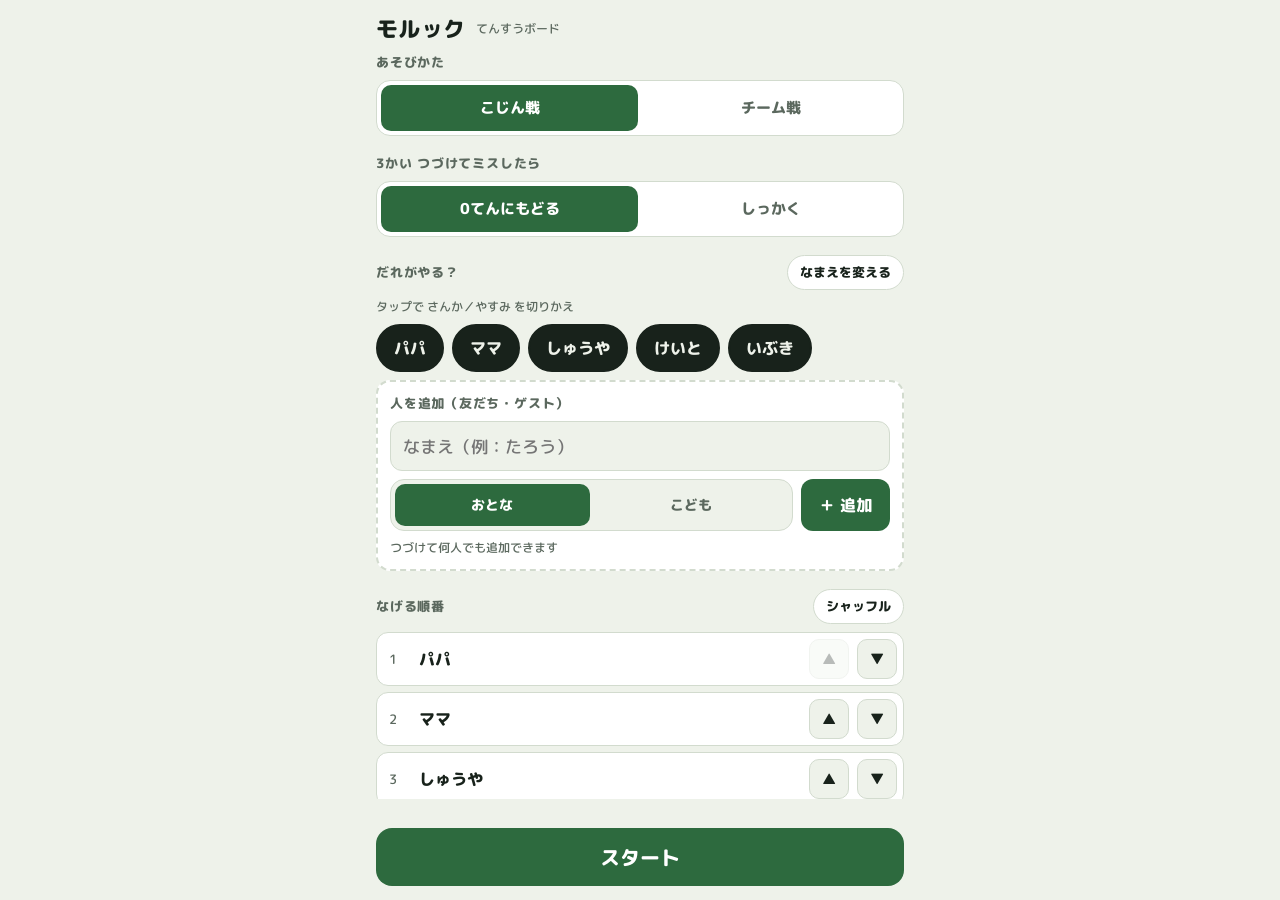
==== molkky/index.html @ aeaa863f "モルック点数アプリを molkky/ に追加 https://yktkoki.github.io/bookpiece/molkky/ で公開する。 正本は family リポの apps/モルック点数" ====
<!DOCTYPE html>
<html lang="ja">
<head>
<meta charset="UTF-8">
<meta name="viewport" content="width=device-width, initial-scale=1.0, viewport-fit=cover">
<title>モルック スコア</title>
<meta name="claude:viewport-fit-sides" content="cover">
<meta name="theme-color" content="#eef2ea" media="(prefers-color-scheme: light)">
<meta name="theme-color" content="#121914" media="(prefers-color-scheme: dark)">
<link rel="manifest" href="./manifest.json">
<link rel="icon" href="./icons/icon.svg" type="image/svg+xml">
<link rel="apple-touch-icon" href="./icons/apple-touch-icon.png">
<meta name="apple-mobile-web-app-capable" content="yes">
<meta name="mobile-web-app-capable" content="yes">
<meta name="apple-mobile-web-app-title" content="モルック">
<!-- claude.ai の Artifact で表示するときに付く土台と同じ指定（単体で開いても同じ見た目にする） -->
<style>
:root { color-scheme: light; padding-top: env(safe-area-inset-top, 0px); padding-bottom: env(safe-area-inset-bottom, 0px); }
html { background: #eef2ea; }
@media (prefers-color-scheme: dark) { html { background: #121914; } }
img { max-width: 100%; }
[hidden] { display: none !important; }
</style>
<link rel="preconnect" href="https://fonts.googleapis.com">
<link rel="preconnect" href="https://fonts.gstatic.com" crossorigin>
<link rel="stylesheet" href="https://fonts.googleapis.com/css2?family=M+PLUS+Rounded+1c:wght@500;800&display=swap">
<style>
/* Layout: one-screen scoreboard — side rows on top, birch-pin number pad (slanted pin tops) anchored at thumb height */
:root {
  --bg: #eef2ea;
  --surface: #ffffff;
  --ink: #18221b;
  --sub: #5b685e;
  --line: #d2dbce;
  --pin: #ecd3a3;
  --pin-edge: #b98d4f;
  --pin-ink: #3b2a12;
  --accent: #2d6a3e;
  --accent-ink: #ffffff;
  --accent-soft: #dbe9dc;
  --warn: #b86e00;
  --warn-soft: #fff0d2;
  --danger: #c0392b;
  --danger-soft: #fbe3e0;
  --miss: #616b63;
  --miss-ink: #ffffff;
  --shade: rgba(10, 20, 12, 0.45);
  --c0: #d64545; --c1: #2f6fd6; --c2: #2e9b57; --c3: #d9a000; --c4: #8e44ad; --c5: #e0702a;
  --font: "M PLUS Rounded 1c", "Hiragino Maru Gothic ProN", "Hiragino Sans", "Yu Gothic", "Meiryo", sans-serif;
}
@media (prefers-color-scheme: dark) {
  :root:not([data-theme="light"]) {
    --bg: #121914; --surface: #1c251f; --ink: #edf3eb; --sub: #9eaca2; --line: #2e3a32;
    --pin: #dcbd86; --pin-edge: #8f6a37; --pin-ink: #2a1d0a;
    --accent: #6cc283; --accent-ink: #0f1a12; --accent-soft: #223a2a;
    --warn: #f0a63a; --warn-soft: #3a2c12; --danger: #ff7b6c; --danger-soft: #3f201c;
    --miss: #4b544d; --miss-ink: #ffffff; --shade: rgba(0, 0, 0, 0.6);
    color-scheme: dark;
  }
}
:root[data-theme="dark"] {
  --bg: #121914; --surface: #1c251f; --ink: #edf3eb; --sub: #9eaca2; --line: #2e3a32;
  --pin: #dcbd86; --pin-edge: #8f6a37; --pin-ink: #2a1d0a;
  --accent: #6cc283; --accent-ink: #0f1a12; --accent-soft: #223a2a;
  --warn: #f0a63a; --warn-soft: #3a2c12; --danger: #ff7b6c; --danger-soft: #3f201c;
  --miss: #4b544d; --miss-ink: #ffffff; --shade: rgba(0, 0, 0, 0.6);
  color-scheme: dark;
}
html, body { height: 100%; }
body {
  margin: 0; background: var(--bg); color: var(--ink);
  font-family: var(--font); font-weight: 500; font-size: 16px;
  -webkit-tap-highlight-color: transparent; -webkit-user-select: none; user-select: none;
  overscroll-behavior: none;
}
* { box-sizing: border-box; }
[hidden] { display: none !important; }
button { font: inherit; color: inherit; cursor: pointer; border: 0; background: none; }
button:focus-visible, input:focus-visible { outline: 3px solid var(--accent); outline-offset: 2px; }
input { font: inherit; color: var(--ink); -webkit-user-select: text; user-select: text; }

#app {
  height: 100%; max-width: 560px; margin: 0 auto;
  padding-left: max(16px, env(safe-area-inset-left, 0px));
  padding-right: max(16px, env(safe-area-inset-right, 0px));
}
.screen { height: 100%; display: flex; flex-direction: column; }
.top { display: flex; align-items: center; gap: 10px; padding-block: 12px 8px; }
.top h1 { margin: 0; white-space: nowrap; font-size: 22px; font-weight: 800; letter-spacing: 0.02em; }
.top .tag { font-size: 12px; color: var(--sub); }
.top .spacer { flex: 1; }
.pill { white-space: nowrap; overflow: hidden; text-overflow: ellipsis; min-width: 0; font-size: 12px; padding: 4px 10px; border-radius: 999px; background: var(--accent-soft); color: var(--ink); }
.icon-btn { min-width: 44px; height: 44px; border-radius: 12px; background: var(--surface); border: 1px solid var(--line); font-size: 15px; font-weight: 800; padding: 0 12px; white-space: nowrap; flex-shrink: 0; }

/* ---------- setup ---------- */
.scroll { flex: 1; overflow-y: auto; display: flex; flex-direction: column; gap: 18px; padding-bottom: 12px; min-height: 0; }
.block { display: flex; flex-direction: column; gap: 8px; }
.label-row { display: flex; align-items: center; gap: 8px; flex-wrap: wrap; }
.label { font-size: 13px; font-weight: 800; color: var(--sub); letter-spacing: 0.06em; }
.label-row .label { flex: 1; }
.small-btn { font-size: 13px; padding: 7px 12px; border-radius: 999px; border: 1px solid var(--line); background: var(--surface); font-weight: 800; }
.small-btn.on { background: var(--ink); color: var(--bg); border-color: var(--ink); }
.seg { display: grid; grid-auto-flow: column; grid-auto-columns: 1fr; background: var(--surface); border: 1px solid var(--line); border-radius: 14px; padding: 4px; gap: 4px; }
.seg button { height: 46px; border-radius: 10px; font-weight: 800; font-size: 15px; color: var(--sub); }
.seg button[aria-pressed="true"] { background: var(--accent); color: var(--accent-ink); }
.hint { margin: 0; font-size: 12px; color: var(--sub); }
.brush { display: grid; grid-template-columns: repeat(auto-fit, minmax(64px, 1fr)); gap: 6px; }
.brush button { min-height: 52px; border-radius: 12px; font-weight: 800; font-size: 15px; line-height: 1.2; color: #fff; border: 3px solid transparent; opacity: 0.55; }
.brush button small { display: block; font-size: 11px; font-weight: 500; }
.brush button.none { background: var(--surface); color: var(--sub); border-color: var(--line); }
.brush button[aria-pressed="true"] { opacity: 1; border-color: var(--ink); transform: translateY(-2px); box-shadow: 0 3px 0 var(--line); }
.chips { display: flex; flex-wrap: wrap; gap: 8px; }
.chip {
  min-height: 48px; padding: 6px 16px; border-radius: 999px; font-weight: 800; font-size: 16px;
  background: var(--surface); border: 2px solid var(--line); color: var(--sub);
  display: inline-flex; align-items: center; gap: 6px;
}
.chip.on { background: var(--ink); color: var(--bg); border-color: var(--ink); }
.chip.team { color: #fff; border-color: transparent; }
.chip small { font-size: 11px; opacity: 0.9; }
.chip.editing { border-style: dashed; border-color: var(--sub); color: var(--ink); background: var(--surface); }
.guest-form { display: flex; gap: 8px; }
.guest-form input { flex: 1; min-width: 0; height: 46px; border-radius: 12px; border: 1px solid var(--line); background: var(--surface); padding: 0 12px; }
.guest-form button { height: 46px; padding: 0 16px; border-radius: 12px; background: var(--surface); border: 1px solid var(--line); font-weight: 800; }
.add-form { display: flex; flex-direction: column; gap: 8px; padding: 12px; border-radius: 14px; background: var(--surface); border: 2px dashed var(--line); }
.add-form input { height: 50px; border-radius: 12px; border: 1px solid var(--line); background: var(--bg); padding: 0 12px; font-size: 17px; width: 100%; }
.add-form .seg { background: var(--bg); }
.add-row { display: flex; gap: 8px; }
.add-row .seg { flex: 1; }
.seg-sm button { height: 42px; font-size: 14px; }
.add-btn { min-height: 50px; padding: 0 18px; border-radius: 12px; background: var(--accent); color: var(--accent-ink); font-weight: 800; font-size: 16px; }
.add-team { display: grid; grid-template-columns: repeat(auto-fit, minmax(130px, 1fr)); gap: 8px; }
.add-team .add-btn { color: #fff; }
#btn-clear-guests { align-self: flex-start; }
.board .side { flex-shrink: 0; }
.board.team .side { grid-template-columns: auto 1fr auto; gap: 4px 10px; padding-block: 8px; }
.board.team .side .sname { font-size: 17px; grid-row: 1; grid-column: 1; }
.board.team .side .meta { grid-row: 1; grid-column: 2; }
.board.team .side .score { grid-row: 1 / span 2; grid-column: 3; font-size: 34px; }
.board.team .members { grid-row: 2; grid-column: 1 / 3; font-size: 14px; color: var(--ink); gap: 4px 12px; }
.board.team .members span { white-space: nowrap; }
.board.team .warnline { grid-row: 3; grid-column: 1 / -1; }
.board.many .side { padding-block: 6px; }
.board.many .side .score { font-size: 30px; }
.board.many .side .sname { font-size: 16px; }
.order { display: flex; flex-direction: column; gap: 6px; }
.order-team { display: flex; flex-direction: column; gap: 6px; padding: 10px; border-radius: 14px; background: var(--surface); border-left: 6px solid var(--tc); }
.order-team h3 { margin: 0; font-size: 15px; color: var(--ink); flex: 1; }
.team-head { display: flex; align-items: center; gap: 8px; }
.team-head button, .seq-row button { width: 44px; height: 44px; border-radius: 10px; background: var(--bg); border: 1px solid var(--line); font-size: 14px; }
.team-head button:disabled, .seq-row button:disabled, .order-row button:disabled { opacity: 0.3; }
.team-members { display: flex; flex-wrap: wrap; gap: 6px; }
.team-members span { padding: 4px 10px; border-radius: 999px; background: var(--bg); font-weight: 800; font-size: 14px; }
.team-members .empty { background: none; font-weight: 500; }
.seq-row { display: flex; align-items: center; gap: 8px; padding: 6px 6px 6px 12px; border-radius: 12px; background: var(--surface); border-left: 6px solid var(--sc); font-weight: 800; }
.seq-row .nm { flex: 1; }
.seq-row .no { width: 22px; font-size: 13px; color: var(--sub); }
.next .who { font-size: 15px; font-weight: 800; margin-bottom: 6px; }
.picks { display: flex; flex-wrap: wrap; justify-content: center; gap: 6px; }
.picks button { min-height: 44px; padding: 4px 14px; border-radius: 999px; border: 2px solid var(--line); background: var(--surface); font-weight: 800; font-size: 16px; color: var(--sub); }
.picks button[aria-pressed="true"] { background: var(--nc); border-color: var(--nc); color: #fff; }
.order-row { display: flex; align-items: center; gap: 8px; padding: 6px 6px 6px 12px; border-radius: 12px; background: var(--surface); border: 1px solid var(--line); }
.order-team .order-row { background: var(--bg); }
.order-row .no { width: 22px; font-size: 13px; color: var(--sub); font-variant-numeric: tabular-nums; }
.order-row .nm { flex: 1; font-weight: 800; }
.order-row button { width: 40px; height: 40px; border-radius: 10px; background: var(--bg); border: 1px solid var(--line); font-size: 14px; }
.order-team .order-row button { background: var(--surface); }
.empty { font-size: 13px; color: var(--sub); }
.bottom { padding-block: 10px 14px; display: flex; flex-direction: column; gap: 6px; }
.err { margin: 0; color: var(--danger); font-size: 13px; min-height: 1em; }
.primary { height: 58px; border-radius: 16px; background: var(--accent); color: var(--accent-ink); font-size: 20px; font-weight: 800; }
.secondary { height: 52px; border-radius: 16px; background: var(--surface); border: 1px solid var(--line); font-size: 16px; font-weight: 800; }

/* ---------- play ---------- */
.board { flex: 1; min-height: 0; overflow-y: auto; display: flex; flex-direction: column; gap: 8px; padding-bottom: 8px; }
.side {
  display: grid; grid-template-columns: 1fr auto; align-items: center; gap: 2px 10px;
  text-align: left; width: 100%;
  padding: 10px 12px 10px 16px; border-radius: 16px; background: var(--surface);
  border: 2px solid transparent; position: relative; overflow: hidden;
}
.side::before { content: ""; position: absolute; left: 0; top: 0; bottom: 0; width: 7px; background: var(--sc); }
.side.now { border-color: var(--ink); box-shadow: 0 4px 0 var(--line); }
.side.out { opacity: 0.45; }
.side.out .sname { text-decoration: line-through; }
.side .sname { font-weight: 800; font-size: 18px; display: flex; align-items: center; gap: 6px; min-width: 0; }
.side .sname .arrow { color: var(--ink); font-size: 14px; }
.side .score { font-size: 38px; font-weight: 800; line-height: 1; font-variant-numeric: tabular-nums; text-align: right; grid-row: span 2; }
.side .meta { display: flex; gap: 10px; align-items: center; font-size: 13px; color: var(--sub); font-variant-numeric: tabular-nums; flex-wrap: wrap; }
.dots { letter-spacing: 2px; font-size: 13px; }
.dots.w { color: var(--warn); font-weight: 800; }
.members { grid-column: 1 / -1; font-size: 12.5px; color: var(--sub); display: flex; flex-wrap: wrap; gap: 4px 10px; }
.members .cur { color: var(--ink); font-weight: 800; text-decoration: underline; text-underline-offset: 3px; }
.members .zz { opacity: 0.6; }
.warnline { grid-column: 1 / -1; font-size: 12px; font-weight: 800; color: var(--warn); background: var(--warn-soft); border-radius: 8px; padding: 2px 8px; justify-self: start; }
.next { text-align: center; font-size: 18px; font-weight: 800; padding-block: 6px; }
.next b { font-size: 24px; color: var(--nc, var(--ink)); }
.pad { display: grid; grid-template-columns: repeat(4, 1fr); gap: 8px; padding-bottom: 14px; }
.pin {
  height: clamp(54px, 8.6vh, 74px); border-radius: 10px 10px 14px 14px;
  background: linear-gradient(180deg, var(--pin), var(--pin) 70%, var(--pin-edge) 140%);
  color: var(--pin-ink); font-size: 28px; font-weight: 800; font-variant-numeric: tabular-nums;
  clip-path: polygon(0 16%, 100% 0, 100% 100%, 0 100%);
  padding-top: 6px; box-shadow: inset 0 -5px 0 var(--pin-edge);
  touch-action: manipulation;
}
.pin:active, .miss-btn:active, .undo-btn:active { transform: translateY(2px); filter: brightness(0.92); }
.miss-btn { grid-column: span 3; height: clamp(50px, 7.5vh, 64px); border-radius: 14px; background: var(--miss); color: var(--miss-ink); font-size: 20px; font-weight: 800; touch-action: manipulation; }
.undo-btn { height: clamp(50px, 7.5vh, 64px); border-radius: 14px; background: var(--surface); border: 2px solid var(--line); font-size: 15px; font-weight: 800; touch-action: manipulation; }
.pad.disabled .pin, .pad.disabled .miss-btn { opacity: 0.35; pointer-events: none; }

/* ---------- toast ---------- */
.toast {
  position: fixed; left: 50%; top: 38%; transform: translate(-50%, -50%) scale(0.9);
  min-width: 240px; max-width: calc(100% - 48px); padding: 18px 22px; border-radius: 22px;
  background: var(--ink); color: var(--bg); text-align: center; z-index: 30;
  opacity: 0; pointer-events: none; transition: opacity 0.15s, transform 0.15s;
}
.toast.show { opacity: 1; transform: translate(-50%, -50%) scale(1); }
.toast .t1 { font-size: 30px; font-weight: 800; }
.toast .t2 { font-size: 17px; margin-top: 4px; }
.toast.bad { background: var(--danger); color: #fff; }
.toast.warn { background: var(--warn); color: #1d1300; }

/* ---------- result ---------- */
.result-body { flex: 1; min-height: 0; overflow-y: auto; display: flex; flex-direction: column; gap: 14px; padding-block: 8px; }
.winner { text-align: center; padding: 26px 16px; border-radius: 22px; background: var(--surface); border-top: 10px solid var(--wc, var(--accent)); }
.winner .crown { font-size: 14px; color: var(--sub); font-weight: 800; letter-spacing: 0.1em; }
.winner .wname { font-size: 34px; font-weight: 800; margin-top: 6px; text-wrap: balance; animation: pop 0.6s ease-out; }
.winner .why { font-size: 15px; color: var(--sub); margin-top: 6px; }
@keyframes pop { 0% { transform: scale(0.6); } 70% { transform: scale(1.08); } 100% { transform: scale(1); } }
.rank { display: flex; flex-direction: column; gap: 6px; }
.rank-row { display: grid; grid-template-columns: 28px 1fr auto; gap: 4px 10px; align-items: center; padding: 10px 12px; border-radius: 14px; background: var(--surface); border-left: 6px solid var(--sc); }
.rank-row .pos { font-weight: 800; color: var(--sub); font-variant-numeric: tabular-nums; }
.rank-row .nm { font-weight: 800; }
.rank-row .pt { font-weight: 800; font-size: 22px; font-variant-numeric: tabular-nums; }
.rank-row .mem { grid-column: 2 / -1; font-size: 12.5px; color: var(--sub); }
.result-actions { display: grid; grid-template-columns: 1fr 1fr; gap: 8px; padding-block: 8px 14px; }
.result-actions .primary { grid-column: 1 / -1; }

/* ---------- sheet ---------- */
.backdrop { position: fixed; inset: 0; background: var(--shade); z-index: 40; display: flex; align-items: flex-end; justify-content: center; }
.sheet {
  width: 100%; max-width: 560px; max-height: 80%; overflow-y: auto; background: var(--bg);
  border-radius: 22px 22px 0 0; display: flex; flex-direction: column; gap: 12px;
  padding-block: 18px calc(18px + env(safe-area-inset-bottom, 0px));
  padding-left: max(16px, env(safe-area-inset-left, 0px)); padding-right: max(16px, env(safe-area-inset-right, 0px));
}
.sheet h2 { margin: 0; font-size: 18px; }
.sheet .rows { display: flex; flex-direction: column; gap: 6px; }
.throw { display: grid; grid-template-columns: 28px 1fr auto auto; gap: 8px; align-items: center; padding: 8px 12px; border-radius: 12px; background: var(--surface); font-variant-numeric: tabular-nums; }
.throw .i { color: var(--sub); font-size: 13px; }
.throw .v { font-weight: 800; font-size: 18px; }
.throw .a { color: var(--sub); font-size: 14px; min-width: 64px; text-align: right; }
.throw .ev { grid-column: 2 / -1; font-size: 12px; font-weight: 800; }
.ev.bad { color: var(--danger); } .ev.warn { color: var(--warn); } .ev.good { color: var(--accent); }
.toggle-row { display: flex; align-items: center; justify-content: space-between; gap: 8px; padding: 8px 8px 8px 14px; background: var(--surface); border-radius: 12px; font-weight: 800; }
.toggle-row button { min-width: 108px; height: 42px; border-radius: 10px; border: 1px solid var(--line); background: var(--bg); font-weight: 800; font-size: 14px; }
.toggle-row button.on { background: var(--warn-soft); border-color: var(--warn); color: var(--ink); }
.field { display: flex; flex-direction: column; gap: 6px; }
.field input[type="text"] { height: 50px; border-radius: 12px; border: 1px solid var(--line); background: var(--surface); padding: 0 12px; font-size: 18px; }
.check { display: flex; align-items: center; gap: 10px; font-weight: 800; }
.check input { width: 22px; height: 22px; accent-color: var(--accent); }
.danger-btn { height: 50px; border-radius: 14px; background: var(--danger-soft); color: var(--danger); font-weight: 800; border: 1px solid var(--danger); }
.danger-btn.armed { background: var(--danger); color: #fff; }
.rule-note { font-size: 13px; color: var(--sub); line-height: 1.7; margin: 0; }

@media (prefers-reduced-motion: reduce) {
  .toast, .winner .wname { transition: none; animation: none; }
}
</style>

</head>
<body>

<div id="app">
  <!-- 準備画面 -->
  <section id="setup" class="screen" hidden>
    <div class="top">
      <h1>モルック</h1><span class="tag">てんすうボード</span>
    </div>
    <div class="scroll">
      <div class="block">
        <div class="label">あそびかた</div>
        <div class="seg" id="seg-mode">
          <button type="button" data-act="mode" data-v="solo">こじん戦</button>
          <button type="button" data-act="mode" data-v="team">チーム戦</button>
        </div>
      </div>
      <div class="block" id="block-teams">
        <div class="label">チームの数</div>
        <div class="seg" id="seg-teams">
          <button type="button" data-act="teams" data-v="2">2</button>
          <button type="button" data-act="teams" data-v="3">3</button>
          <button type="button" data-act="teams" data-v="4">4</button>
        </div>
      </div>
      <div class="block">
        <div class="label">3かい つづけてミスしたら</div>
        <div class="seg" id="seg-rule">
          <button type="button" data-act="rule" data-v="zero">0てんにもどる</button>
          <button type="button" data-act="rule" data-v="out">しっかく</button>
        </div>
      </div>
      <div class="block">
        <div class="label-row">
          <span class="label">だれがやる？</span>
          <button type="button" class="small-btn" id="btn-edit" data-act="editmode">なまえを変える</button>
        </div>
        <p class="hint" id="chip-hint"></p>
        <div class="brush" id="brush"></div>
        <div class="chips" id="chips"></div>
        <form class="add-form" id="guest-form">
          <div class="label">人を追加（友だち・ゲスト）</div>
          <input id="guest-name" type="text" maxlength="12" placeholder="なまえ（例：たろう）" autocomplete="off" enterkeyhint="done">
          <div class="add-row">
            <div class="seg seg-sm" id="seg-age">
              <button type="button" data-act="age" data-v="adult">おとな</button>
              <button type="button" data-act="age" data-v="kid">こども</button>
            </div>
            <button type="submit" class="add-btn">＋ 追加</button>
          </div>
          <p class="hint" id="add-msg">つづけて何人でも追加できます</p>
        </form>
        <button type="button" class="small-btn" id="btn-clear-guests" data-act="clearguests">追加した人を まとめてけす</button>
      </div>
      <div class="block">
        <div class="label-row">
          <span class="label">なげる順番</span>
          <button type="button" class="small-btn" id="btn-auto" data-act="auto">おまかせで分ける</button>
          <button type="button" class="small-btn" data-act="shuffle">シャッフル</button>
        </div>
        <div class="order" id="order"></div>
      </div>
    </div>
    <div class="bottom">
      <p class="err" id="setup-err"></p>
      <button type="button" class="primary" data-act="start">スタート</button>
    </div>
  </section>

  <!-- プレイ画面 -->
  <section id="play" class="screen" hidden>
    <div class="top">
      <h1>モルック</h1>
      <span class="pill" id="rule-pill"></span>
      <span class="spacer"></span>
      <button type="button" class="icon-btn" data-act="menu" aria-label="メニュー">メニュー</button>
    </div>
    <div class="board" id="board"></div>
    <div class="next" id="next"></div>
    <div class="pad" id="pad">
      <button type="button" class="pin" data-act="pts" data-v="1">1</button>
      <button type="button" class="pin" data-act="pts" data-v="2">2</button>
      <button type="button" class="pin" data-act="pts" data-v="3">3</button>
      <button type="button" class="pin" data-act="pts" data-v="4">4</button>
      <button type="button" class="pin" data-act="pts" data-v="5">5</button>
      <button type="button" class="pin" data-act="pts" data-v="6">6</button>
      <button type="button" class="pin" data-act="pts" data-v="7">7</button>
      <button type="button" class="pin" data-act="pts" data-v="8">8</button>
      <button type="button" class="pin" data-act="pts" data-v="9">9</button>
      <button type="button" class="pin" data-act="pts" data-v="10">10</button>
      <button type="button" class="pin" data-act="pts" data-v="11">11</button>
      <button type="button" class="pin" data-act="pts" data-v="12">12</button>
      <button type="button" class="miss-btn" data-act="pts" data-v="0">0　ミス</button>
      <button type="button" class="undo-btn" data-act="undo">↩ もどす</button>
    </div>
  </section>

  <!-- 結果画面 -->
  <section id="result" class="screen" hidden>
    <div class="top"><h1>モルック</h1><span class="tag">けっか</span></div>
    <div class="result-body">
      <div class="winner" id="winner"></div>
      <div class="rank" id="rank"></div>
    </div>
    <div class="result-actions">
      <button type="button" class="primary" data-act="again">おなじメンバーで もう一回</button>
      <button type="button" class="secondary" data-act="change">メンバーを変える</button>
      <button type="button" class="secondary" data-act="undo">↩ もどす</button>
    </div>
  </section>
</div>

<div class="toast" id="toast" role="status" aria-live="polite"><div class="t1"></div><div class="t2"></div></div>
<div class="backdrop" id="backdrop" hidden><div class="sheet" id="sheet"></div></div>

<script>
(function () {
  "use strict";

  // ---------- 保存 ----------
  const mem = {};
  const store = {
    get(k, d) {
      try { const v = localStorage.getItem("molkky." + k); if (v) return JSON.parse(v); } catch (e) {}
      return k in mem ? mem[k] : d;
    },
    set(k, v) {
      mem[k] = v;
      try { if (v === null) localStorage.removeItem("molkky." + k); else localStorage.setItem("molkky." + k, JSON.stringify(v)); } catch (e) {}
    }
  };

  const COLORS = ["var(--c0)", "var(--c1)", "var(--c2)", "var(--c3)", "var(--c4)", "var(--c5)"];
  const TEAM_NAMES = ["あか", "あお", "みどり", "きいろ"];
  const DEFAULT_PLAYERS = [
    { id: "p1", name: "パパ", adult: true },
    { id: "p2", name: "ママ", adult: true },
    { id: "p3", name: "しゅうや", adult: false },
    { id: "p4", name: "けいと", adult: false },
    { id: "p5", name: "いぶき", adult: false }
  ];

  let players = store.get("players", null) || DEFAULT_PLAYERS.map(p => ({ ...p }));
  let setup = store.get("setup", null) || {
    mode: "solo", missRule: "zero", teamCount: 2,
    order: DEFAULT_PLAYERS.map(p => p.id),
    solo: { p1: true, p2: true, p3: true, p4: true, p5: true },
    assign: { p1: 0, p2: 1, p3: 1, p4: 0, p5: 0 }
  };
  let game = store.get("game", null);
  let editMode = false;
  let addAdult = true;
  let brush = 0; // チーム分けで えらんでいるチーム（-1 = やらない）
  const isGuest = id => !DEFAULT_PLAYERS.some(d => d.id === id);

  function addPlayer(name, adult, team) {
    const id = "g" + Date.now().toString(36) + Math.floor(Math.random() * 1296).toString(36);
    players.push({ id, name, adult });
    setup.order.push(id);
    setup.solo[id] = true;
    if (team !== undefined) setup.assign[id] = team;
    else if (setup.mode === "team") {
      const size = Array(setup.teamCount).fill(0);
      players.forEach(p => { const t = setup.assign[p.id]; if (t >= 0 && t < setup.teamCount) size[t]++; });
      setup.assign[id] = size.indexOf(Math.min(...size));
    } else setup.assign[id] = -1;
    saveSetup();
    return id;
  }
  function setAge(segId, adult) {
    addAdult = adult;
    const seg = $(segId);
    if (seg) seg.querySelectorAll("button").forEach(b => b.setAttribute("aria-pressed", String((b.dataset.v === "adult") === adult)));
  }

  function normalizeSetup() {
    const ids = players.map(p => p.id);
    setup.order = setup.order.filter(id => ids.includes(id));
    ids.forEach(id => { if (!setup.order.includes(id)) setup.order.push(id); });
    setup.solo = setup.solo || {};
    setup.assign = setup.assign || {};
    ids.forEach(id => { if (setup.assign[id] === undefined) setup.assign[id] = -1; });
    fixTeamSeq();
  }
  function fixTeamSeq() {
    const seq = (setup.teamSeq || []).filter(t => t >= 0 && t < setup.teamCount);
    for (let t = 0; t < setup.teamCount; t++) if (!seq.includes(t)) seq.push(t);
    setup.teamSeq = seq;
  }
  normalizeSetup();

  const saveSetup = () => { store.set("players", players); store.set("setup", setup); };
  const saveGame = () => store.set("game", game);
  const nameOf = id => (players.find(p => p.id === id) || {}).name || "？";
  const esc = s => String(s).replace(/[&<>"']/g, c => ({ "&": "&amp;", "<": "&lt;", ">": "&gt;", '"': "&quot;", "'": "&#39;" }[c]));
  const $ = id => document.getElementById(id);

  // なげる順番（sides の番号の並び）。足りない分は うしろに足す
  function seqOf(g) {
    const n = g.sides.length;
    const seq = (g.seq || []).filter(i => i >= 0 && i < n);
    for (let i = 0; i < n; i++) if (!seq.includes(i)) seq.push(i);
    return seq;
  }

  // ---------- 点数計算（投球ログから毎回計算し直す） ----------
  function compute(g) {
    const n = g.sides.length;
    const seq = seqOf(g);
    const S = g.sides.map(() => ({ score: 0, miss: 0, out: false, lastAt: {}, throws: [], pts: {} }));
    let lastPos = ((g.start || 0) - 1 + n) % n, winner = -1, last = null;
    g.log.forEach((e, li) => { if (winner >= 0) return;
      const s = S[e.s];
      let type = "ok";
      s.pts[e.p] = (s.pts[e.p] || 0) + e.v;
      if (e.v === 0) {
        s.miss++; type = "miss";
        if (s.miss >= 3) {
          if (g.missRule === "out") { s.out = true; type = "out"; }
          else { s.score = 0; s.miss = 0; type = "zero"; }
        }
      } else {
        s.miss = 0; s.score += e.v;
        if (s.score > 50) { s.score = 25; type = "bust"; }
        else if (s.score === 50) { type = "win"; winner = e.s; }
      }
      s.lastAt[e.p] = li;
      lastPos = seq.indexOf(e.s);
      last = { s: e.s, p: e.p, v: e.v, type, after: s.score, miss: s.miss };
      s.throws.push(last);
    });
    const alive = S.map((_, i) => i).filter(i => !S[i].out);
    let over = winner >= 0, reason = winner >= 0 ? "fifty" : "";
    if (!over && n > 1 && alive.length === 1) { winner = alive[0]; over = true; reason = "last"; }
    if (!over && alive.length === 0) { over = true; reason = "none"; }
    let next = null;
    if (!over) {
      for (let k = 1; k <= n && !next; k++) {
        const i = seq[(lastPos + k) % n];
        if (S[i].out) continue;
        // チームの中では「いちばん長く なげていない人」をおすすめにする
        const cands = g.sides[i].members.filter(id => !g.rest.includes(id));
        if (!cands.length) continue;
        const at = id => (id in S[i].lastAt ? S[i].lastAt[id] : -1);
        const pid = cands.reduce((a, b2) => (at(b2) < at(a) ? b2 : a));
        next = { side: i, pid, cands };
      }
    }
    return { S, winner, over, reason, next, last };
  }

  // ---------- 画面切り替え ----------
  let wakeLock = null;
  async function keepAwake(on) {
    try {
      if (on && !wakeLock && navigator.wakeLock && document.visibilityState === "visible") {
        wakeLock = await navigator.wakeLock.request("screen");
        wakeLock.addEventListener("release", () => { wakeLock = null; });
      } else if (!on && wakeLock) { await wakeLock.release(); wakeLock = null; }
    } catch (e) { wakeLock = null; }
  }
  document.addEventListener("visibilitychange", () => { if (!$("play").hidden) keepAwake(true); });

  function show(name) {
    ["setup", "play", "result"].forEach(s => { $(s).hidden = s !== name; });
    keepAwake(name === "play");
    if (name === "setup") renderSetup();
    if (name === "play") renderPlay();
    if (name === "result") renderResult();
  }

  // ---------- 準備画面 ----------
  function participants() {
    return setup.mode === "solo"
      ? setup.order.filter(id => setup.solo[id])
      : setup.order.filter(id => setup.assign[id] >= 0 && setup.assign[id] < setup.teamCount);
  }

  function renderSetup() {
    const setPressed = (segId, val) => $(segId).querySelectorAll("button").forEach(b => b.setAttribute("aria-pressed", String(b.dataset.v === String(val))));
    setPressed("seg-mode", setup.mode);
    setPressed("seg-rule", setup.missRule);
    setPressed("seg-teams", setup.teamCount);
    setAge("seg-age", addAdult);
    $("btn-clear-guests").hidden = !players.some(p => isGuest(p.id)) || editMode;
    const team = setup.mode === "team";
    $("block-teams").hidden = !team;
    $("btn-auto").hidden = !team;
    $("btn-edit").classList.toggle("on", editMode);
    $("btn-edit").textContent = editMode ? "おわる" : "なまえを変える";
    $("chip-hint").textContent = editMode
      ? "変えたい人をタップ"
      : team ? "① 上でチームをえらぶ → ② 入れたい人をタップ（もう一度タップで はずす）" : "タップで さんか／やすみ を切りかえ";
    if (brush >= setup.teamCount) brush = 0;
    $("brush").hidden = !team || editMode;
    if (team && !editMode) {
      const cnt = t => setup.order.filter(id => setup.assign[id] === t).length;
      let h = "";
      for (let t = 0; t < setup.teamCount; t++) h += `<button type="button" style="background:${COLORS[t]}" data-act="brush" data-v="${t}" aria-pressed="${brush === t}">${TEAM_NAMES[t]}<small>${cnt(t)}人</small></button>`;
      h += `<button type="button" class="none" data-act="brush" data-v="-1" aria-pressed="${brush === -1}">やらない</button>`;
      $("brush").innerHTML = h;
    }

    $("chips").innerHTML = setup.order.map(id => {
      const p = players.find(x => x.id === id);
      if (editMode) return `<button type="button" class="chip editing" data-act="edit" data-id="${id}">✎ ${esc(p.name)}</button>`;
      if (team) {
        const t = setup.assign[id];
        if (t >= 0 && t < setup.teamCount) return `<button type="button" class="chip team" style="background:${COLORS[t]}" data-act="chip" data-id="${id}">${esc(p.name)} <small>${TEAM_NAMES[t]}</small></button>`;
        return `<button type="button" class="chip" data-act="chip" data-id="${id}">${esc(p.name)}</button>`;
      }
      return `<button type="button" class="chip${setup.solo[id] ? " on" : ""}" data-act="chip" data-id="${id}">${esc(p.name)}</button>`;
    }).join("");

    const row = (id, i, list) => `<div class="order-row"><span class="no">${i + 1}</span><span class="nm">${esc(nameOf(id))}</span>
      <button type="button" data-act="up" data-id="${id}" aria-label="上へ" ${i === 0 ? "disabled" : ""}>▲</button>
      <button type="button" data-act="down" data-id="${id}" aria-label="下へ" ${i === list.length - 1 ? "disabled" : ""}>▼</button></div>`;
    if (team) {
      let html = "";
      fixTeamSeq();
      setup.teamSeq.forEach((t, k) => {
        const m = setup.order.filter(id => setup.assign[id] === t);
        html += `<div class="order-team" style="--tc:${COLORS[t]}">
          <div class="team-head"><h3>${k + 1}ばん目：${TEAM_NAMES[t]}チーム</h3>
            <button type="button" data-act="tup" data-k="${k}" aria-label="チームを上へ" ${k === 0 ? "disabled" : ""}>▲</button>
            <button type="button" data-act="tdown" data-k="${k}" aria-label="チームを下へ" ${k === setup.teamSeq.length - 1 ? "disabled" : ""}>▼</button></div>
          <div class="team-members">${m.length ? m.map(id => `<span>${esc(nameOf(id))}</span>`).join("") : '<span class="empty">まだ だれもいません</span>'}</div></div>`;
      });
      $("order").innerHTML = html + '<p class="hint">チームの中で だれが なげるかは、ゲーム中に その場で えらべます</p>';
    } else {
      const list = participants();
      $("order").innerHTML = list.length ? list.map(row).join("") : '<div class="empty">上で さんかする人をえらんでください</div>';
    }
  }

  function moveInOrder(id, dir) {
    const list = setup.mode === "team"
      ? setup.order.filter(x => setup.assign[x] === setup.assign[id])
      : participants();
    const i = list.indexOf(id), j = i + dir;
    if (j < 0 || j >= list.length) return;
    const a = setup.order.indexOf(list[i]), b = setup.order.indexOf(list[j]);
    [setup.order[a], setup.order[b]] = [setup.order[b], setup.order[a]];
  }

  function shuffle(arr) {
    for (let i = arr.length - 1; i > 0; i--) { const j = Math.floor(Math.random() * (i + 1)); [arr[i], arr[j]] = [arr[j], arr[i]]; }
    return arr;
  }

  function autoTeams() {
    let ids = participants();
    if (!ids.length) ids = players.map(p => p.id);
    const n = setup.teamCount, size = Array(n).fill(0);
    players.forEach(p => { setup.assign[p.id] = -1; });
    const adults = shuffle(ids.filter(id => (players.find(p => p.id === id) || {}).adult));
    const kids = shuffle(ids.filter(id => !(players.find(p => p.id === id) || {}).adult));
    const teamOrder = shuffle([...Array(n).keys()]);
    adults.forEach((id, i) => { const t = teamOrder[i % n]; setup.assign[id] = t; size[t]++; });
    kids.forEach(id => {
      const min = Math.min(...size);
      const cands = shuffle([...Array(n).keys()].filter(t => size[t] === min));
      setup.assign[id] = cands[0]; size[cands[0]]++;
    });
    shuffle(setup.order);
  }

  function startGame() {
    let sides;
    if (setup.mode === "solo") {
      const list = participants();
      if (!list.length) return "さんかする人を えらんでください";
      sides = list.map((id, i) => ({ name: nameOf(id), color: COLORS[i % COLORS.length], members: [id] }));
    } else {
      sides = [];
      for (let t = 0; t < setup.teamCount; t++) {
        const m = setup.order.filter(id => setup.assign[id] === t);
        if (!m.length) return `${TEAM_NAMES[t]}チームに 人がいません`;
        sides.push({ name: TEAM_NAMES[t] + "チーム", color: COLORS[t], members: m });
      }
    }
    const names = {};
    players.forEach(p => { names[p.id] = p.name; });
    const seq = setup.mode === "team" ? setup.teamSeq.slice() : sides.map((_, i) => i);
    game = { mode: setup.mode, missRule: setup.missRule, sides, seq, names, start: 0, log: [], rest: [] };
    saveGame();
    show("play");
    return "";
  }

  // ---------- プレイ画面 ----------
  const gName = id => (game && game.names[id]) || nameOf(id);

  let pick = null; // チーム戦で その場でえらんだ人
  function thrower(r) {
    if (!r.next) return null;
    return pick && r.next.cands.includes(pick) ? pick : r.next.pid;
  }

  function renderPlay() {
    if (!game) return;
    const r = compute(game);
    const who = thrower(r);
    $("rule-pill").textContent = (game.mode === "team" ? "チーム戦" : "こじん戦") + "・3ミス" + (game.missRule === "out" ? "しっかく" : "0てん");
    $("board").innerHTML = game.sides.map((sd, i) => {
      const s = r.S[i], now = r.next && r.next.side === i;
      const dots = "●".repeat(s.miss) + "○".repeat(Math.max(0, 3 - s.miss));
      let members = "";
      if (game.mode === "team") {
        members = `<div class="members">${sd.members.map(id => {
          const cls = (now && who === id ? "cur" : "") + (game.rest.includes(id) ? " zz" : "");
          return `<span class="${cls}">${esc(gName(id))} ${s.pts[id] || 0}${game.rest.includes(id) ? "（おやすみ）" : ""}</span>`;
        }).join("")}</div>`;
      } else if (game.rest.includes(sd.members[0])) {
        members = `<div class="members"><span class="zz">おやすみ中</span></div>`;
      }
      const warn = !s.out && s.miss === 2 ? `<div class="warnline">あと1回ミスで ${game.missRule === "out" ? "しっかく" : "0てん"}！</div>` : "";
      return `<button type="button" class="side${now ? " now" : ""}${s.out ? " out" : ""}" style="--sc:${sd.color}" data-act="hist" data-i="${i}">
        <div class="sname">${now ? '<span class="arrow">▶</span>' : ""}${esc(game.mode === "team" ? sd.name : gName(sd.members[0]))}${s.out ? "（しっかく）" : ""}</div>
        <div class="score">${s.score}</div>
        <div class="meta"><span>あと ${50 - s.score}</span><span class="dots${s.miss === 2 ? " w" : ""}" aria-label="れんぞくミス ${s.miss}回">${dots}</span></div>
        ${members}${warn}</button>`;
    }).join("");
    $("board").classList.toggle("many", game.sides.length > 5);
    $("board").classList.toggle("team", game.mode === "team");
    const cur = $("board").querySelector(".side.now");
    if (cur) cur.scrollIntoView({ block: "nearest" });
    if (r.next && game.mode === "team") {
      $("next").style.setProperty("--nc", game.sides[r.next.side].color);
      $("next").innerHTML = `<div class="who">${esc(game.sides[r.next.side].name)}の番：だれが なげる？</div>
        <div class="picks">${r.next.cands.map(id => `<button type="button" data-act="pick" data-id="${id}" aria-pressed="${id === who}">${esc(gName(id))}</button>`).join("")}</div>`;
    } else if (r.next) {
      $("next").style.setProperty("--nc", game.sides[r.next.side].color);
      $("next").innerHTML = `つぎは <b>${esc(gName(who))}</b>`;
    } else {
      $("next").innerHTML = r.over ? "おわり" : "みんな おやすみ中（メニューからもどせます）";
    }
    $("pad").classList.toggle("disabled", !r.next);
  }

  let locked = false, toastTimer = null;
  function toast(t1, t2, kind) {
    const el = $("toast");
    el.querySelector(".t1").textContent = t1;
    el.querySelector(".t2").textContent = t2 || "";
    el.className = "toast show" + (kind ? " " + kind : "");
    clearTimeout(toastTimer);
    toastTimer = setTimeout(() => { el.className = "toast" + (kind ? " " + kind : ""); }, 1300);
  }

  function addPoints(v) {
    if (locked || !game) return;
    const before = compute(game);
    if (!before.next) return;
    locked = true;
    setTimeout(() => { locked = false; }, 400);
    game.log.push({ s: before.next.side, p: thrower(before), v });
    pick = null;
    saveGame();
    const r = compute(game), e = r.last, nm = gName(e.p);
    const sideName = game.sides[e.s].name;
    if (e.type === "ok") toast(`${nm} ＋${e.v}`, `${e.after}てん（あと ${50 - e.after}）`);
    else if (e.type === "miss") toast(`${nm} ミス`, `れんぞく ${e.miss}回目${e.miss === 2 ? "　あと1回で" + (game.missRule === "out" ? "しっかく" : "0てん") + "！" : ""}`, e.miss === 2 ? "warn" : "");
    else if (e.type === "zero") toast("3回ミス…", `${game.mode === "team" ? sideName : nm}は 0てんに もどる`, "bad");
    else if (e.type === "out") toast("3回ミス…", `${game.mode === "team" ? sideName : nm}は しっかく`, "bad");
    else if (e.type === "bust") toast(`${nm} ＋${e.v}`, "50をこえた！ 25てんに もどる", "bad");
    else if (e.type === "win") toast(`${nm} ＋${e.v}`, "50てん ぴったり！");
    renderPlay();
    if (r.over) {
      locked = true;
      setTimeout(() => { locked = false; show("result"); }, 1100);
    }
  }

  function undo() {
    if (!game || !game.log.length) { toast("もどせる記録が ありません", ""); return; }
    const e = game.log.pop();
    pick = null;
    saveGame();
    toast("1つ もどしました", `${gName(e.p)} の ${e.v}てん を けしました`);
    show("play");
  }

  // ---------- シート ----------
  function openSheet(html) { $("sheet").innerHTML = html; $("backdrop").hidden = false; }
  function closeSheet() { $("backdrop").hidden = true; $("sheet").innerHTML = ""; }
  $("backdrop").addEventListener("click", e => { if (e.target === $("backdrop")) closeSheet(); });

  const EV = {
    ok: ["", ""], miss: ["ミス", "warn"], zero: ["3回ミス → 0てんにもどる", "bad"], out: ["3回ミス → しっかく", "bad"],
    bust: ["50をこえた → 25てんにもどる", "bad"], win: ["50てん ぴったり！", "good"]
  };
  function openHistory(i) {
    const r = compute(game), sd = game.sides[i], th = r.S[i].throws;
    const title = game.mode === "team" ? sd.name : gName(sd.members[0]);
    openSheet(`<h2>${esc(title)} のきろく</h2><div class="rows">${th.length ? th.map((t, k) => `
      <div class="throw"><span class="i">${k + 1}</span><span>${game.mode === "team" ? esc(gName(t.p)) : ""}</span><span class="v">${t.v === 0 ? "ミス" : "＋" + t.v}</span><span class="a">→ ${t.after}てん</span>
      ${EV[t.type][0] && t.type !== "miss" ? `<span class="ev ${EV[t.type][1]}">${EV[t.type][0]}</span>` : ""}</div>`).join("") : '<div class="empty">まだ なげていません</div>'}</div>
      <button type="button" class="secondary" data-act="close">とじる</button>`);
  }

  function openMenu() {
    const ids = game.sides.flatMap(s => s.members);
    openSheet(`<h2>メニュー</h2>
      <div class="label">おやすみ（順番を とばす）</div>
      <div class="rows">${ids.map(id => `<div class="toggle-row"><span>${esc(gName(id))}</span>
        <button type="button" class="${game.rest.includes(id) ? "on" : ""}" data-act="rest" data-id="${id}">${game.rest.includes(id) ? "おやすみ中" : "さんか中"}</button></div>`).join("")}</div>
      <div class="label">なげる順番を かえる</div>
      <p class="hint">さいごに なげた人（チーム）の つぎから、新しい順番で 回ります</p>
      <div class="rows">${seqOf(game).map((si, k, arr) => `<div class="seq-row" style="--sc:${game.sides[si].color}"><span class="no">${k + 1}</span>
        <span class="nm">${esc(game.mode === "team" ? game.sides[si].name : gName(game.sides[si].members[0]))}</span>
        <button type="button" data-act="sup" data-k="${k}" aria-label="上へ" ${k === 0 ? "disabled" : ""}>▲</button>
        <button type="button" data-act="sdown" data-k="${k}" aria-label="下へ" ${k === arr.length - 1 ? "disabled" : ""}>▼</button></div>`).join("")}</div>
      <div class="label">とちゅうから 人を追加</div>
      <div class="add-form">
        <input id="mid-name" type="text" maxlength="12" placeholder="なまえ" autocomplete="off" enterkeyhint="done">
        <div class="seg seg-sm" id="seg-age2">
          <button type="button" data-act="age2" data-v="adult" aria-pressed="${addAdult}">おとな</button>
          <button type="button" data-act="age2" data-v="kid" aria-pressed="${!addAdult}">こども</button>
        </div>
        ${game.mode === "team"
          ? `<div class="add-team">${game.sides.map((sd, i) => `<button type="button" class="add-btn" style="background:${sd.color}" data-act="midadd" data-t="${i}">＋ ${esc(sd.name)}へ</button>`).join("")}</div>
             <p class="hint">チームの さいごの順番に はいります</p>`
          : `<button type="button" class="add-btn" data-act="midadd">＋ 追加する</button>
             <p class="hint">0てんから スタート。順番は いちばん さいごに はいります</p>`}
      </div>
      <p class="rule-note">ルール：ちょうど50てんで かち。50をこえたら25てんにもどる。3回つづけてミスしたら${game.missRule === "out" ? "しっかく" : "0てんにもどる"}。</p>
      <button type="button" class="danger-btn" id="btn-quit" data-act="quit">ゲームをやめて メンバーを変える</button>
      <button type="button" class="secondary" data-act="close">とじる</button>`);
  }

  function openEdit(id) {
    const p = players.find(x => x.id === id);
    if (!p) return;
    const guest = isGuest(id);
    openSheet(`<h2>なまえを変える</h2>
      <div class="field"><label class="label" for="edit-name">なまえ</label><input type="text" id="edit-name" maxlength="12" value="${esc(p.name)}"></div>
      <label class="check"><input type="checkbox" id="edit-adult" ${p.adult ? "checked" : ""}> おとな（おまかせで分けるときに使う）</label>
      <button type="button" class="primary" data-act="editsave" data-id="${id}">保存</button>
      ${guest ? `<button type="button" class="danger-btn" id="btn-del" data-act="del" data-id="${id}">この人を けす</button>` : ""}
      <button type="button" class="secondary" data-act="close">とじる</button>`);
  }

  // ---------- 結果画面 ----------
  function renderResult() {
    if (!game) return;
    const r = compute(game);
    const label = i => game.mode === "team" ? game.sides[i].name : gName(game.sides[i].members[0]);
    if (r.winner >= 0) {
      $("winner").style.setProperty("--wc", game.sides[r.winner].color);
      $("winner").innerHTML = `<div class="crown">WINNER</div><div class="wname">${esc(label(r.winner))} の かち！</div>
        <div class="why">${r.reason === "fifty" ? "50てん ぴったり！" : "ほかの人が みんな しっかく"}</div>`;
    } else {
      $("winner").style.removeProperty("--wc");
      $("winner").innerHTML = `<div class="wname">ゲーム おわり</div><div class="why">みんな しっかくに なりました</div>`;
    }
    const idx = game.sides.map((_, i) => i).sort((a, b) => {
      if (a === r.winner) return -1; if (b === r.winner) return 1;
      if (r.S[a].out !== r.S[b].out) return r.S[a].out ? 1 : -1;
      return r.S[b].score - r.S[a].score;
    });
    $("rank").innerHTML = idx.map((i, k) => {
      const s = r.S[i], sd = game.sides[i];
      const mem = game.mode === "team" ? `<div class="mem">${sd.members.map(id => `${esc(gName(id))} ${s.pts[id] || 0}`).join("・")}</div>` : "";
      return `<div class="rank-row" style="--sc:${sd.color}"><span class="pos">${k + 1}</span><span class="nm">${esc(label(i))}${s.out ? "（しっかく）" : ""}</span><span class="pt">${s.score}</span>${mem}</div>`;
    }).join("");
  }

  // ---------- 操作 ----------
  let quitArmed = false, delArmed = false, clearArmed = false;
  document.addEventListener("click", e => {
    const b = e.target.closest("[data-act]");
    if (!b) return;
    const act = b.dataset.act, id = b.dataset.id;
    switch (act) {
      case "mode": {
        const to = b.dataset.v;
        if (to === setup.mode) break;
        if (to === "team") {
          // こじん戦で さんかにしていた人を、人数の少ないチームに入れる
          const size = Array(setup.teamCount).fill(0);
          setup.order.forEach(id => { const t = setup.assign[id]; if (t >= 0 && t < setup.teamCount) size[t]++; });
          setup.order.forEach(id => {
            const t = setup.assign[id];
            if (setup.solo[id] && !(t >= 0 && t < setup.teamCount)) { const m = size.indexOf(Math.min(...size)); setup.assign[id] = m; size[m]++; }
            if (!setup.solo[id]) setup.assign[id] = -1;
          });
        } else {
          setup.order.forEach(id => { const t = setup.assign[id]; setup.solo[id] = t >= 0 && t < setup.teamCount; });
        }
        setup.mode = to; saveSetup(); renderSetup(); break;
      }
      case "rule": setup.missRule = b.dataset.v; saveSetup(); renderSetup(); break;
      case "teams": {
        setup.teamCount = Number(b.dataset.v);
        Object.keys(setup.assign).forEach(k => { if (setup.assign[k] >= setup.teamCount) setup.assign[k] = setup.assign[k] % setup.teamCount; });
        saveSetup(); renderSetup(); break;
      }
      case "chip":
        if (setup.mode === "team") {
          setup.assign[id] = setup.assign[id] === brush ? -1 : brush;
        } else setup.solo[id] = !setup.solo[id];
        $("setup-err").textContent = "";
        saveSetup(); renderSetup(); break;
      case "editmode": editMode = !editMode; renderSetup(); break;
      case "edit": delArmed = false; openEdit(id); break;
      case "editsave": {
        const p = players.find(x => x.id === id);
        const v = $("edit-name").value.trim();
        if (p && v) { p.name = v; p.adult = $("edit-adult").checked; }
        saveSetup(); closeSheet(); renderSetup(); break;
      }
      case "del":
        if (!delArmed) { delArmed = true; b.classList.add("armed"); b.textContent = "もう一度タップで けす"; break; }
        players = players.filter(p => p.id !== id);
        delete setup.solo[id]; delete setup.assign[id];
        normalizeSetup(); saveSetup(); closeSheet(); renderSetup(); break;
      case "up": moveInOrder(id, -1); saveSetup(); renderSetup(); break;
      case "down": moveInOrder(id, 1); saveSetup(); renderSetup(); break;
      case "shuffle": shuffle(setup.order); saveSetup(); renderSetup(); break;
      case "auto": autoTeams(); saveSetup(); renderSetup(); break;
      case "start": $("setup-err").textContent = startGame(); break;
      case "pts": addPoints(Number(b.dataset.v)); break;
      case "undo": undo(); break;
      case "hist": openHistory(Number(b.dataset.i)); break;
      case "menu": quitArmed = false; openMenu(); break;
      case "rest": {
        const k = game.rest.indexOf(id);
        if (k >= 0) game.rest.splice(k, 1); else game.rest.push(id);
        saveGame(); renderPlay(); openMenu(); break;
      }
      case "quit":
        if (!quitArmed) { quitArmed = true; b.classList.add("armed"); b.textContent = "もう一度タップで やめる"; break; }
        game = null; saveGame(); closeSheet(); show("setup"); break;
      case "close": closeSheet(); break;
      case "pick": pick = id; renderPlay(); break;
      case "brush": brush = Number(b.dataset.v); renderSetup(); break;
      case "tup": case "tdown": {
        fixTeamSeq();
        const k = Number(b.dataset.k), j = k + (act === "tup" ? -1 : 1);
        if (j >= 0 && j < setup.teamSeq.length) [setup.teamSeq[k], setup.teamSeq[j]] = [setup.teamSeq[j], setup.teamSeq[k]];
        saveSetup(); renderSetup(); break;
      }
      case "sup": case "sdown": {
        // 新しい順番で、さいごに なげた人（チーム）の つぎから 回る
        const seq = seqOf(game), k = Number(b.dataset.k), j = k + (act === "sup" ? -1 : 1);
        if (j < 0 || j >= seq.length) break;
        [seq[k], seq[j]] = [seq[j], seq[k]];
        game.seq = seq;
        saveGame(); renderPlay(); openMenu(); break;
      }
      case "age": setAge("seg-age", b.dataset.v === "adult"); break;
      case "age2": setAge("seg-age2", b.dataset.v === "adult"); break;
      case "clearguests":
        if (!clearArmed) { clearArmed = true; b.textContent = "もう一度タップで けす"; setTimeout(() => { clearArmed = false; renderSetup(); }, 3000); break; }
        clearArmed = false;
        players = players.filter(p => !isGuest(p.id));
        normalizeSetup(); saveSetup(); renderSetup(); break;
      case "midadd": {
        const name = $("mid-name").value.trim();
        if (!name) { $("mid-name").focus(); break; }
        const team = game.mode === "team" ? Number(b.dataset.t) : undefined;
        const nid = addPlayer(name, addAdult, team);
        game.names[nid] = name;
        if (game.mode === "team") game.sides[team].members.push(nid);
        else game.sides.push({ name, color: COLORS[game.sides.length % COLORS.length], members: [nid] });
        saveGame(); closeSheet(); renderPlay();
        toast(`${name} が さんか！`, game.mode === "team" ? `${game.sides[team].name}に はいりました` : "0てんから スタート");
        break;
      }
      case "again": {
        game = { ...game, log: [], rest: [], start: (game.start + 1) % game.sides.length };
        saveGame(); show("play"); break;
      }
      case "change": game = null; saveGame(); show("setup"); break;
    }
  });

  $("guest-form").addEventListener("submit", e => {
    e.preventDefault();
    const v = $("guest-name").value.trim();
    if (!v) return;
    addPlayer(v, addAdult);
    $("guest-name").value = "";
    $("add-msg").textContent = `「${v}」を追加しました（${addAdult ? "おとな" : "こども"}）。つづけて入力できます`;
    renderSetup();
    $("guest-name").focus();
  });

  // ---------- 起動 ----------
  if (game && game.sides && game.log) show(compute(game).over ? "result" : "play");
  else show("setup");
})();
</script>

<script>
  // オフライン対応（http(s) で開いたときだけ。claude.ai の Artifact やファイル直開きでは何もしない）
  if ("serviceWorker" in navigator && /^https?:$/.test(location.protocol) && !/claude\.ai|claudeusercontent/.test(location.hostname)) {
    addEventListener("load", () => { navigator.serviceWorker.register("./sw.js").catch(() => {}); });
  }
</script>
</body>
</html>
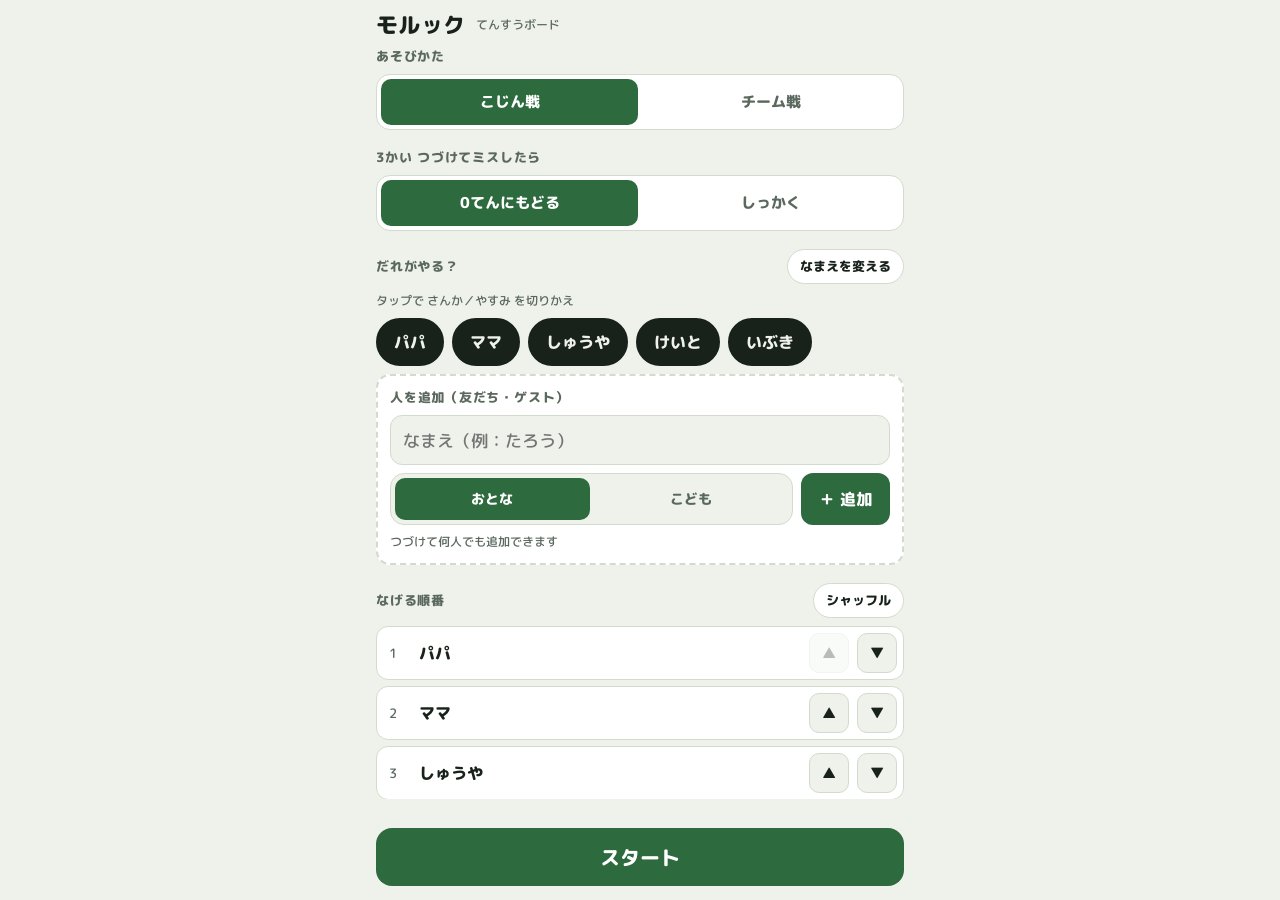
==== commit c9e95213: "モルック：こじん戦で5人ぶんがスクロールなしで見えるよう縦幅を調整 Co-Authored-By: Claude Sonnet 5.5 <noreply@anthropic.com> Claude-S" ====
--- a/molkky/index.html
+++ b/molkky/index.html
@@ -85,7 +85,7 @@
   padding-right: max(16px, env(safe-area-inset-right, 0px));
 }
 .screen { height: 100%; display: flex; flex-direction: column; }
-.top { display: flex; align-items: center; gap: 10px; padding-block: 12px 8px; }
+.top { display: flex; align-items: center; gap: 10px; padding-block: 8px 6px; }
 .top h1 { margin: 0; white-space: nowrap; font-size: 22px; font-weight: 800; letter-spacing: 0.02em; }
 .top .tag { font-size: 12px; color: var(--sub); }
 .top .spacer { flex: 1; }
@@ -172,7 +172,12 @@
 .secondary { height: 52px; border-radius: 16px; background: var(--surface); border: 1px solid var(--line); font-size: 16px; font-weight: 800; }
 
 /* ---------- play ---------- */
-.board { flex: 1; min-height: 0; overflow-y: auto; display: flex; flex-direction: column; gap: 8px; padding-bottom: 8px; }
+.board { flex: 1; min-height: 0; overflow-y: auto; display: flex; flex-direction: column; gap: 6px; padding-bottom: 6px; }
+/* こじん戦：5人ぶんがスクロールなしで見えるよう、1行を低くする */
+.board:not(.team) .side { padding: 5px 12px 5px 16px; gap: 0 10px; border-radius: 14px; }
+.board:not(.team) .side .sname { font-size: 17px; }
+.board:not(.team) .side .meta { font-size: 12px; flex-wrap: nowrap; }
+.board:not(.team) .side .score { font-size: 30px; }
 .side {
   display: grid; grid-template-columns: 1fr auto; align-items: center; gap: 2px 10px;
   text-align: left; width: 100%;
@@ -193,20 +198,20 @@
 .members .cur { color: var(--ink); font-weight: 800; text-decoration: underline; text-underline-offset: 3px; }
 .members .zz { opacity: 0.6; }
 .warnline { grid-column: 1 / -1; font-size: 12px; font-weight: 800; color: var(--warn); background: var(--warn-soft); border-radius: 8px; padding: 2px 8px; justify-self: start; }
-.next { text-align: center; font-size: 18px; font-weight: 800; padding-block: 6px; }
-.next b { font-size: 24px; color: var(--nc, var(--ink)); }
-.pad { display: grid; grid-template-columns: repeat(4, 1fr); gap: 8px; padding-bottom: 14px; }
+.next { text-align: center; font-size: 16px; font-weight: 800; padding-block: 2px; }
+.next b { font-size: 20px; color: var(--nc, var(--ink)); }
+.pad { display: grid; grid-template-columns: repeat(4, 1fr); gap: 6px; padding-bottom: max(8px, env(safe-area-inset-bottom, 0px)); }
 .pin {
-  height: clamp(54px, 8.6vh, 74px); border-radius: 10px 10px 14px 14px;
+  height: clamp(42px, 6.4vh, 60px); border-radius: 10px 10px 14px 14px;
   background: linear-gradient(180deg, var(--pin), var(--pin) 70%, var(--pin-edge) 140%);
-  color: var(--pin-ink); font-size: 28px; font-weight: 800; font-variant-numeric: tabular-nums;
+  color: var(--pin-ink); font-size: 24px; font-weight: 800; font-variant-numeric: tabular-nums;
   clip-path: polygon(0 16%, 100% 0, 100% 100%, 0 100%);
-  padding-top: 6px; box-shadow: inset 0 -5px 0 var(--pin-edge);
+  padding-top: 4px; box-shadow: inset 0 -4px 0 var(--pin-edge);
   touch-action: manipulation;
 }
 .pin:active, .miss-btn:active, .undo-btn:active { transform: translateY(2px); filter: brightness(0.92); }
-.miss-btn { grid-column: span 3; height: clamp(50px, 7.5vh, 64px); border-radius: 14px; background: var(--miss); color: var(--miss-ink); font-size: 20px; font-weight: 800; touch-action: manipulation; }
-.undo-btn { height: clamp(50px, 7.5vh, 64px); border-radius: 14px; background: var(--surface); border: 2px solid var(--line); font-size: 15px; font-weight: 800; touch-action: manipulation; }
+.miss-btn { grid-column: span 3; height: clamp(42px, 6.2vh, 54px); border-radius: 14px; background: var(--miss); color: var(--miss-ink); font-size: 20px; font-weight: 800; touch-action: manipulation; }
+.undo-btn { height: clamp(42px, 6.2vh, 54px); border-radius: 14px; background: var(--surface); border: 2px solid var(--line); font-size: 15px; font-weight: 800; touch-action: manipulation; }
 .pad.disabled .pin, .pad.disabled .miss-btn { opacity: 0.35; pointer-events: none; }
 
 /* ---------- toast ---------- */
